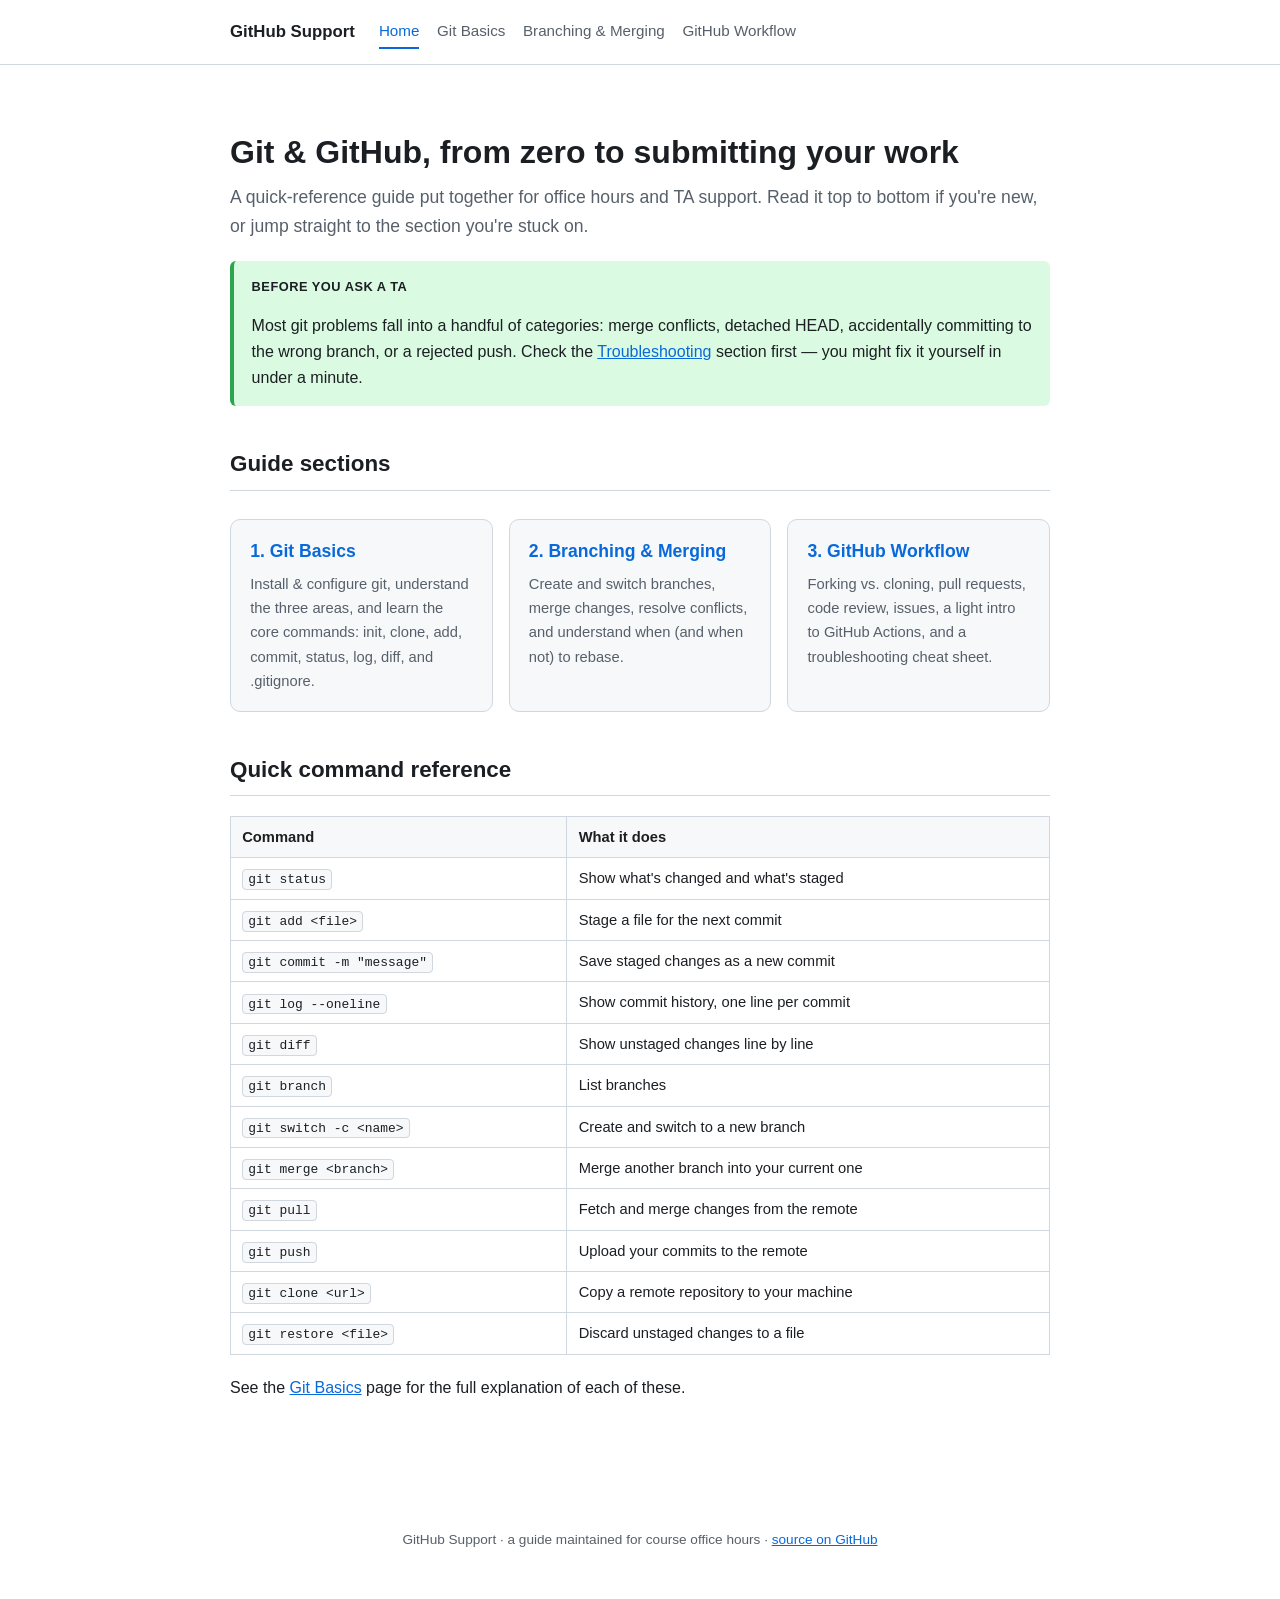
==== index.html @ 6043a1a5 "Initial commit: Git & GitHub guide for students" ====
<!DOCTYPE html>
<html lang="en">
<head>
<meta charset="UTF-8">
<meta name="viewport" content="width=device-width, initial-scale=1.0">
<title>GitHub Support — Git &amp; GitHub Guide</title>
<link rel="stylesheet" href="assets/style.css">
</head>
<body>
<nav class="navbar">
  <div class="navbar-inner">
    <a class="navbar-brand" href="index.html">GitHub Support</a>
    <div class="navbar-links">
      <a href="index.html" class="active">Home</a>
      <a href="git-basics.html">Git Basics</a>
      <a href="branching-merging.html">Branching &amp; Merging</a>
      <a href="github-workflow.html">GitHub Workflow</a>
    </div>
  </div>
</nav>

<main>
  <h1>Git &amp; GitHub, from zero to submitting your work</h1>
  <p class="subtitle">A quick-reference guide put together for office hours and TA support. Read it top to bottom if you're new, or jump straight to the section you're stuck on.</p>

  <div class="callout tip">
    <span class="callout-label">Before you ask a TA</span>
    <p>Most git problems fall into a handful of categories: merge conflicts, detached HEAD, accidentally committing to the wrong branch, or a rejected push. Check the <a href="github-workflow.html#troubleshooting">Troubleshooting</a> section first — you might fix it yourself in under a minute.</p>
  </div>

  <h2>Guide sections</h2>
  <div class="card-grid">
    <a class="card" href="git-basics.html">
      <h3>1. Git Basics</h3>
      <p>Install &amp; configure git, understand the three areas, and learn the core commands: init, clone, add, commit, status, log, diff, and .gitignore.</p>
    </a>
    <a class="card" href="branching-merging.html">
      <h3>2. Branching &amp; Merging</h3>
      <p>Create and switch branches, merge changes, resolve conflicts, and understand when (and when not) to rebase.</p>
    </a>
    <a class="card" href="github-workflow.html">
      <h3>3. GitHub Workflow</h3>
      <p>Forking vs. cloning, pull requests, code review, issues, a light intro to GitHub Actions, and a troubleshooting cheat sheet.</p>
    </a>
  </div>

  <h2>Quick command reference</h2>
  <table>
    <thead>
      <tr><th>Command</th><th>What it does</th></tr>
    </thead>
    <tbody>
      <tr><td><code>git status</code></td><td>Show what's changed and what's staged</td></tr>
      <tr><td><code>git add &lt;file&gt;</code></td><td>Stage a file for the next commit</td></tr>
      <tr><td><code>git commit -m "message"</code></td><td>Save staged changes as a new commit</td></tr>
      <tr><td><code>git log --oneline</code></td><td>Show commit history, one line per commit</td></tr>
      <tr><td><code>git diff</code></td><td>Show unstaged changes line by line</td></tr>
      <tr><td><code>git branch</code></td><td>List branches</td></tr>
      <tr><td><code>git switch -c &lt;name&gt;</code></td><td>Create and switch to a new branch</td></tr>
      <tr><td><code>git merge &lt;branch&gt;</code></td><td>Merge another branch into your current one</td></tr>
      <tr><td><code>git pull</code></td><td>Fetch and merge changes from the remote</td></tr>
      <tr><td><code>git push</code></td><td>Upload your commits to the remote</td></tr>
      <tr><td><code>git clone &lt;url&gt;</code></td><td>Copy a remote repository to your machine</td></tr>
      <tr><td><code>git restore &lt;file&gt;</code></td><td>Discard unstaged changes to a file</td></tr>
    </tbody>
  </table>
  <p>See the <a href="git-basics.html">Git Basics</a> page for the full explanation of each of these.</p>
</main>

<footer>
  GitHub Support &middot; a guide maintained for course office hours &middot; <a href="https://github.com/ganowacek/github-support">source on GitHub</a>
</footer>
</body>
</html>
---- assets/style.css ----
:root {
  --bg: #ffffff;
  --bg-alt: #f6f8fa;
  --text: #1b1f23;
  --text-muted: #57606a;
  --border: #d0d7de;
  --accent: #0969da;
  --accent-bg: #ddf4ff;
  --code-bg: #f6f8fa;
  --warn-bg: #fff8c5;
  --warn-border: #d4a72c;
  --tip-bg: #dafbe1;
  --tip-border: #2da44e;
  --max-width: 860px;
}

@media (prefers-color-scheme: dark) {
  :root {
    --bg: #0d1117;
    --bg-alt: #161b22;
    --text: #e6edf3;
    --text-muted: #8b949e;
    --border: #30363d;
    --accent: #4493f8;
    --accent-bg: #10243e;
    --code-bg: #161b22;
    --warn-bg: #3d3117;
    --warn-border: #9e6a03;
    --tip-bg: #122117;
    --tip-border: #2ea043;
  }
}

* { box-sizing: border-box; }

html { scroll-behavior: smooth; }

body {
  margin: 0;
  background: var(--bg);
  color: var(--text);
  font-family: -apple-system, BlinkMacSystemFont, "Segoe UI", Helvetica, Arial, sans-serif;
  line-height: 1.65;
}

.navbar {
  border-bottom: 1px solid var(--border);
  background: var(--bg);
  position: sticky;
  top: 0;
  z-index: 10;
}

.navbar-inner {
  max-width: var(--max-width);
  margin: 0 auto;
  padding: 0.9rem 1.25rem;
  display: flex;
  align-items: center;
  gap: 1.5rem;
  flex-wrap: wrap;
}

.navbar-brand {
  font-weight: 700;
  font-size: 1.05rem;
  color: var(--text);
  text-decoration: none;
  white-space: nowrap;
}

.navbar-links {
  display: flex;
  gap: 1.1rem;
  flex-wrap: wrap;
}

.navbar-links a {
  color: var(--text-muted);
  text-decoration: none;
  font-size: 0.95rem;
  padding: 0.25rem 0;
  border-bottom: 2px solid transparent;
}

.navbar-links a:hover,
.navbar-links a.active {
  color: var(--accent);
  border-bottom-color: var(--accent);
}

main {
  max-width: var(--max-width);
  margin: 0 auto;
  padding: 2.5rem 1.25rem 5rem;
}

h1 {
  font-size: 2rem;
  margin-bottom: 0.25rem;
}

h2 {
  font-size: 1.4rem;
  margin-top: 2.5rem;
  padding-bottom: 0.4rem;
  border-bottom: 1px solid var(--border);
}

h3 {
  font-size: 1.1rem;
  margin-top: 1.75rem;
}

p, li { color: var(--text); }

.subtitle {
  color: var(--text-muted);
  font-size: 1.1rem;
  margin-top: 0;
}

a { color: var(--accent); }

code {
  font-family: ui-monospace, SFMono-Regular, "SF Mono", Menlo, Consolas, monospace;
  background: var(--code-bg);
  padding: 0.15em 0.4em;
  border-radius: 4px;
  font-size: 0.88em;
  border: 1px solid var(--border);
}

pre {
  background: var(--code-bg);
  border: 1px solid var(--border);
  border-radius: 8px;
  padding: 1rem 1.1rem;
  overflow-x: auto;
  line-height: 1.5;
}

pre code {
  background: none;
  border: none;
  padding: 0;
  font-size: 0.88rem;
}

.callout {
  border-left: 4px solid var(--accent);
  background: var(--accent-bg);
  padding: 0.9rem 1.1rem;
  border-radius: 6px;
  margin: 1.25rem 0;
}

.callout.tip {
  border-left-color: var(--tip-border);
  background: var(--tip-bg);
}

.callout.warn {
  border-left-color: var(--warn-border);
  background: var(--warn-bg);
}

.callout p:first-child { margin-top: 0; }
.callout p:last-child { margin-bottom: 0; }

.callout-label {
  font-weight: 700;
  font-size: 0.8rem;
  text-transform: uppercase;
  letter-spacing: 0.04em;
  display: block;
  margin-bottom: 0.35rem;
}

table {
  border-collapse: collapse;
  width: 100%;
  margin: 1.25rem 0;
  font-size: 0.92rem;
}

th, td {
  border: 1px solid var(--border);
  padding: 0.5rem 0.7rem;
  text-align: left;
  vertical-align: top;
}

th {
  background: var(--bg-alt);
}

.card-grid {
  display: grid;
  grid-template-columns: repeat(auto-fit, minmax(230px, 1fr));
  gap: 1rem;
  margin: 1.75rem 0;
}

.card {
  border: 1px solid var(--border);
  border-radius: 10px;
  padding: 1.1rem 1.2rem;
  text-decoration: none;
  color: var(--text);
  background: var(--bg-alt);
  transition: border-color 0.15s ease;
}

.card:hover { border-color: var(--accent); }

.card h3 {
  margin-top: 0;
  margin-bottom: 0.35rem;
  color: var(--accent);
}

.card p {
  margin: 0;
  color: var(--text-muted);
  font-size: 0.92rem;
}

.page-nav {
  display: flex;
  justify-content: space-between;
  margin-top: 3.5rem;
  padding-top: 1.25rem;
  border-top: 1px solid var(--border);
  font-size: 0.95rem;
}

footer {
  text-align: center;
  color: var(--text-muted);
  font-size: 0.85rem;
  padding: 2rem 1.25rem 3rem;
}

.badge {
  display: inline-block;
  font-size: 0.75rem;
  font-weight: 600;
  padding: 0.15rem 0.55rem;
  border-radius: 999px;
  background: var(--accent-bg);
  color: var(--accent);
  margin-left: 0.5rem;
  vertical-align: middle;
}
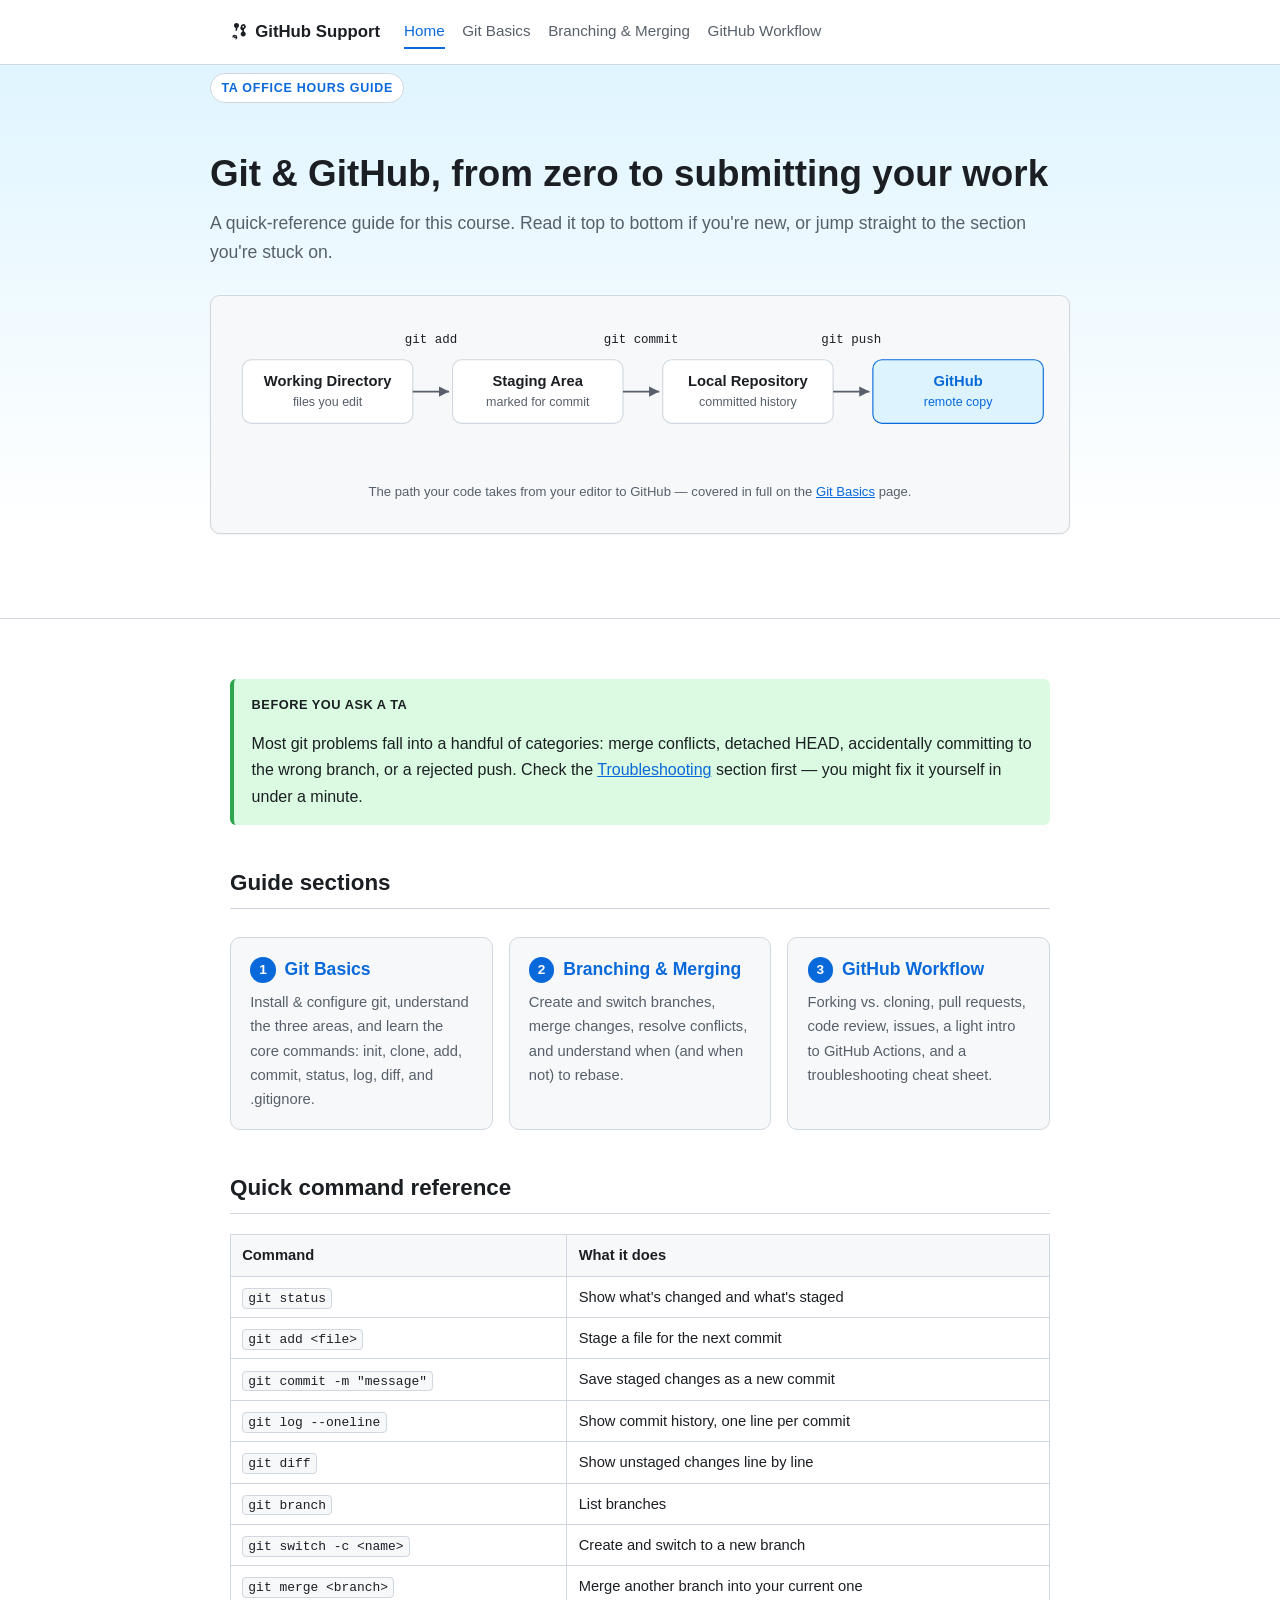
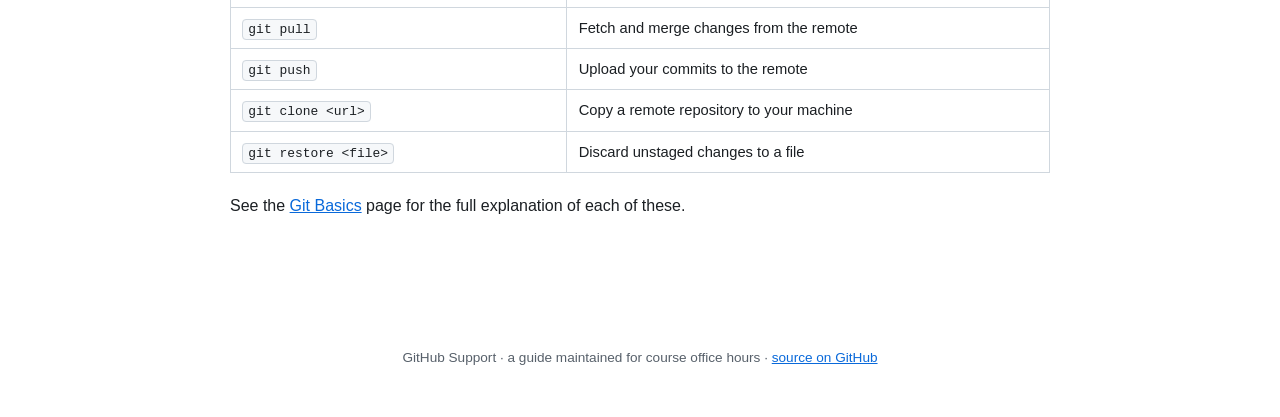
==== commit f0c42261: "Add hero visuals, SVG diagrams, and polished styling to each guide page" ====
--- a/index.html
+++ b/index.html
@@ -9,7 +9,10 @@
 <body>
 <nav class="navbar">
   <div class="navbar-inner">
-    <a class="navbar-brand" href="index.html">GitHub Support</a>
+    <a class="navbar-brand" href="index.html">
+      <svg width="18" height="18" viewBox="0 0 16 16" fill="currentColor" aria-hidden="true"><path d="M11.75 2.5a.75.75 0 1 0 0 1.5.75.75 0 0 0 0-1.5Zm-2.25.75a2.25 2.25 0 1 1 3 2.122v2.256a2.251 2.251 0 1 1-1.5 0V6.622A2.25 2.25 0 0 1 9.5 3.25ZM4.25 12a.75.75 0 1 0 0 1.5.75.75 0 0 0 0-1.5Zm-2.25.75a2.25 2.25 0 1 1 3 2.122V4.372a2.25 2.25 0 1 1 1.5 0v.878a2.25 2.25 0 0 1-1.5 2.122v3.253a2.25 2.25 0 0 1-3 2.125Z"/></svg>
+      GitHub Support
+    </a>
     <div class="navbar-links">
       <a href="index.html" class="active">Home</a>
       <a href="git-basics.html">Git Basics</a>
@@ -19,10 +22,59 @@
   </div>
 </nav>
 
+<div class="hero">
+  <div class="hero-inner">
+    <span class="eyebrow">TA office hours guide</span>
+    <h1>Git &amp; GitHub, from zero to submitting your work</h1>
+    <p class="subtitle">A quick-reference guide for this course. Read it top to bottom if you're new, or jump straight to the section you're stuck on.</p>
+
+    <div class="diagram">
+      <svg viewBox="0 0 720 130" role="img" aria-labelledby="lifecycle-title">
+        <title id="lifecycle-title">Your files move from working directory to staging to your local repository to GitHub</title>
+        <g font-family="ui-monospace, SFMono-Regular, Menlo, Consolas, monospace" font-size="12">
+          <!-- boxes -->
+          <g>
+            <rect x="10" y="35" width="150" height="56" rx="8" fill="var(--bg)" stroke="var(--border)"/>
+            <text x="85" y="58" text-anchor="middle" fill="var(--text)" font-weight="700" font-family="-apple-system,sans-serif" font-size="13">Working Directory</text>
+            <text x="85" y="76" text-anchor="middle" fill="var(--text-muted)" font-family="-apple-system,sans-serif" font-size="11">files you edit</text>
+          </g>
+          <g>
+            <rect x="195" y="35" width="150" height="56" rx="8" fill="var(--bg)" stroke="var(--border)"/>
+            <text x="270" y="58" text-anchor="middle" fill="var(--text)" font-weight="700" font-family="-apple-system,sans-serif" font-size="13">Staging Area</text>
+            <text x="270" y="76" text-anchor="middle" fill="var(--text-muted)" font-family="-apple-system,sans-serif" font-size="11">marked for commit</text>
+          </g>
+          <g>
+            <rect x="380" y="35" width="150" height="56" rx="8" fill="var(--bg)" stroke="var(--border)"/>
+            <text x="455" y="58" text-anchor="middle" fill="var(--text)" font-weight="700" font-family="-apple-system,sans-serif" font-size="13">Local Repository</text>
+            <text x="455" y="76" text-anchor="middle" fill="var(--text-muted)" font-family="-apple-system,sans-serif" font-size="11">committed history</text>
+          </g>
+          <g>
+            <rect x="565" y="35" width="150" height="56" rx="8" fill="var(--accent-bg)" stroke="var(--accent)"/>
+            <text x="640" y="58" text-anchor="middle" fill="var(--accent)" font-weight="700" font-family="-apple-system,sans-serif" font-size="13">GitHub</text>
+            <text x="640" y="76" text-anchor="middle" fill="var(--accent)" font-family="-apple-system,sans-serif" font-size="11">remote copy</text>
+          </g>
+          <!-- arrows -->
+          <g stroke="var(--text-muted)" stroke-width="1.5" fill="none" marker-end="url(#arrow)">
+            <line x1="160" y1="63" x2="192" y2="63"/>
+            <line x1="345" y1="63" x2="377" y2="63"/>
+            <line x1="530" y1="63" x2="562" y2="63"/>
+          </g>
+          <text x="176" y="20" text-anchor="middle" fill="var(--text)" font-size="11">git add</text>
+          <text x="361" y="20" text-anchor="middle" fill="var(--text)" font-size="11">git commit</text>
+          <text x="546" y="20" text-anchor="middle" fill="var(--text)" font-size="11">git push</text>
+        </g>
+        <defs>
+          <marker id="arrow" markerWidth="8" markerHeight="8" refX="6" refY="3" orient="auto">
+            <path d="M0,0 L6,3 L0,6 Z" fill="var(--text-muted)"/>
+          </marker>
+        </defs>
+      </svg>
+      <p class="diagram-caption">The path your code takes from your editor to GitHub — covered in full on the <a href="git-basics.html">Git Basics</a> page.</p>
+    </div>
+  </div>
+</div>
+
 <main>
-  <h1>Git &amp; GitHub, from zero to submitting your work</h1>
-  <p class="subtitle">A quick-reference guide put together for office hours and TA support. Read it top to bottom if you're new, or jump straight to the section you're stuck on.</p>
-
   <div class="callout tip">
     <span class="callout-label">Before you ask a TA</span>
     <p>Most git problems fall into a handful of categories: merge conflicts, detached HEAD, accidentally committing to the wrong branch, or a rejected push. Check the <a href="github-workflow.html#troubleshooting">Troubleshooting</a> section first — you might fix it yourself in under a minute.</p>
@@ -31,15 +83,15 @@
   <h2>Guide sections</h2>
   <div class="card-grid">
     <a class="card" href="git-basics.html">
-      <h3>1. Git Basics</h3>
+      <h3><span class="step-badge">1</span> Git Basics</h3>
       <p>Install &amp; configure git, understand the three areas, and learn the core commands: init, clone, add, commit, status, log, diff, and .gitignore.</p>
     </a>
     <a class="card" href="branching-merging.html">
-      <h3>2. Branching &amp; Merging</h3>
+      <h3><span class="step-badge">2</span> Branching &amp; Merging</h3>
       <p>Create and switch branches, merge changes, resolve conflicts, and understand when (and when not) to rebase.</p>
     </a>
     <a class="card" href="github-workflow.html">
-      <h3>3. GitHub Workflow</h3>
+      <h3><span class="step-badge">3</span> GitHub Workflow</h3>
       <p>Forking vs. cloning, pull requests, code review, issues, a light intro to GitHub Actions, and a troubleshooting cheat sheet.</p>
     </a>
   </div>
--- a/assets/style.css
+++ b/assets/style.css
@@ -12,6 +12,13 @@
   --tip-bg: #dafbe1;
   --tip-border: #2da44e;
   --max-width: 860px;
+  --branch-main: #0969da;
+  --branch-feature: #bf3989;
+  --branch-third: #9a6700;
+  --commit-fill: #ffffff;
+  --hero-grad-1: #ddf4ff;
+  --hero-grad-2: #ffffff;
+  --shadow: 0 1px 2px rgba(27, 31, 35, 0.06);
 }
 
 @media (prefers-color-scheme: dark) {
@@ -28,6 +35,13 @@
     --warn-border: #9e6a03;
     --tip-bg: #122117;
     --tip-border: #2ea043;
+    --branch-main: #4493f8;
+    --branch-feature: #f778ba;
+    --branch-third: #d29922;
+    --commit-fill: #0d1117;
+    --hero-grad-1: #10243e;
+    --hero-grad-2: #0d1117;
+    --shadow: 0 1px 2px rgba(0, 0, 0, 0.4);
   }
 }
 
@@ -67,7 +81,12 @@
   color: var(--text);
   text-decoration: none;
   white-space: nowrap;
-}
+  display: inline-flex;
+  align-items: center;
+  gap: 0.45rem;
+}
+
+.navbar-brand svg { flex: none; }
 
 .navbar-links {
   display: flex;
@@ -94,6 +113,34 @@
   margin: 0 auto;
   padding: 2.5rem 1.25rem 5rem;
 }
+
+.hero {
+  margin: -2.5rem calc(50% - 50vw) 0;
+  padding: 3rem 1.25rem 3.5rem;
+  background: linear-gradient(180deg, var(--hero-grad-1), var(--hero-grad-2) 85%);
+  border-bottom: 1px solid var(--border);
+}
+
+.hero-inner {
+  max-width: var(--max-width);
+  margin: 0 auto;
+}
+
+.eyebrow {
+  display: inline-block;
+  font-size: 0.78rem;
+  font-weight: 700;
+  letter-spacing: 0.06em;
+  text-transform: uppercase;
+  color: var(--accent);
+  background: var(--bg);
+  border: 1px solid var(--border);
+  padding: 0.25rem 0.65rem;
+  border-radius: 999px;
+  margin-bottom: 1rem;
+}
+
+.hero h1 { font-size: 2.3rem; }
 
 h1 {
   font-size: 2rem;
@@ -218,12 +265,91 @@
   margin-top: 0;
   margin-bottom: 0.35rem;
   color: var(--accent);
+  display: flex;
+  align-items: center;
+  gap: 0.55rem;
 }
 
 .card p {
   margin: 0;
   color: var(--text-muted);
   font-size: 0.92rem;
+}
+
+.step-badge {
+  display: inline-flex;
+  align-items: center;
+  justify-content: center;
+  width: 1.6rem;
+  height: 1.6rem;
+  border-radius: 50%;
+  background: var(--accent);
+  color: #fff;
+  font-size: 0.85rem;
+  font-weight: 700;
+  flex: none;
+}
+
+/* ---- Diagrams ---- */
+
+.diagram {
+  border: 1px solid var(--border);
+  border-radius: 10px;
+  background: var(--bg-alt);
+  padding: 1.5rem 1.25rem 1.1rem;
+  margin: 1.75rem 0;
+  overflow-x: auto;
+  box-shadow: var(--shadow);
+}
+
+.diagram svg {
+  display: block;
+  margin: 0 auto;
+  max-width: 100%;
+  height: auto;
+  min-width: 480px;
+}
+
+.diagram-caption {
+  text-align: center;
+  color: var(--text-muted);
+  font-size: 0.82rem;
+  margin-top: 0.85rem;
+}
+
+.diagram-row {
+  display: grid;
+  grid-template-columns: 1fr 1fr;
+  gap: 1rem;
+}
+
+.diagram-row .diagram { margin: 0; }
+
+@media (max-width: 640px) {
+  .diagram-row { grid-template-columns: 1fr; }
+}
+
+.legend {
+  display: flex;
+  gap: 1.25rem;
+  flex-wrap: wrap;
+  justify-content: center;
+  margin-top: 0.9rem;
+  font-size: 0.82rem;
+  color: var(--text-muted);
+}
+
+.legend-item {
+  display: inline-flex;
+  align-items: center;
+  gap: 0.4rem;
+}
+
+.legend-dot {
+  width: 0.65rem;
+  height: 0.65rem;
+  border-radius: 50%;
+  display: inline-block;
 }
 
 .page-nav {
